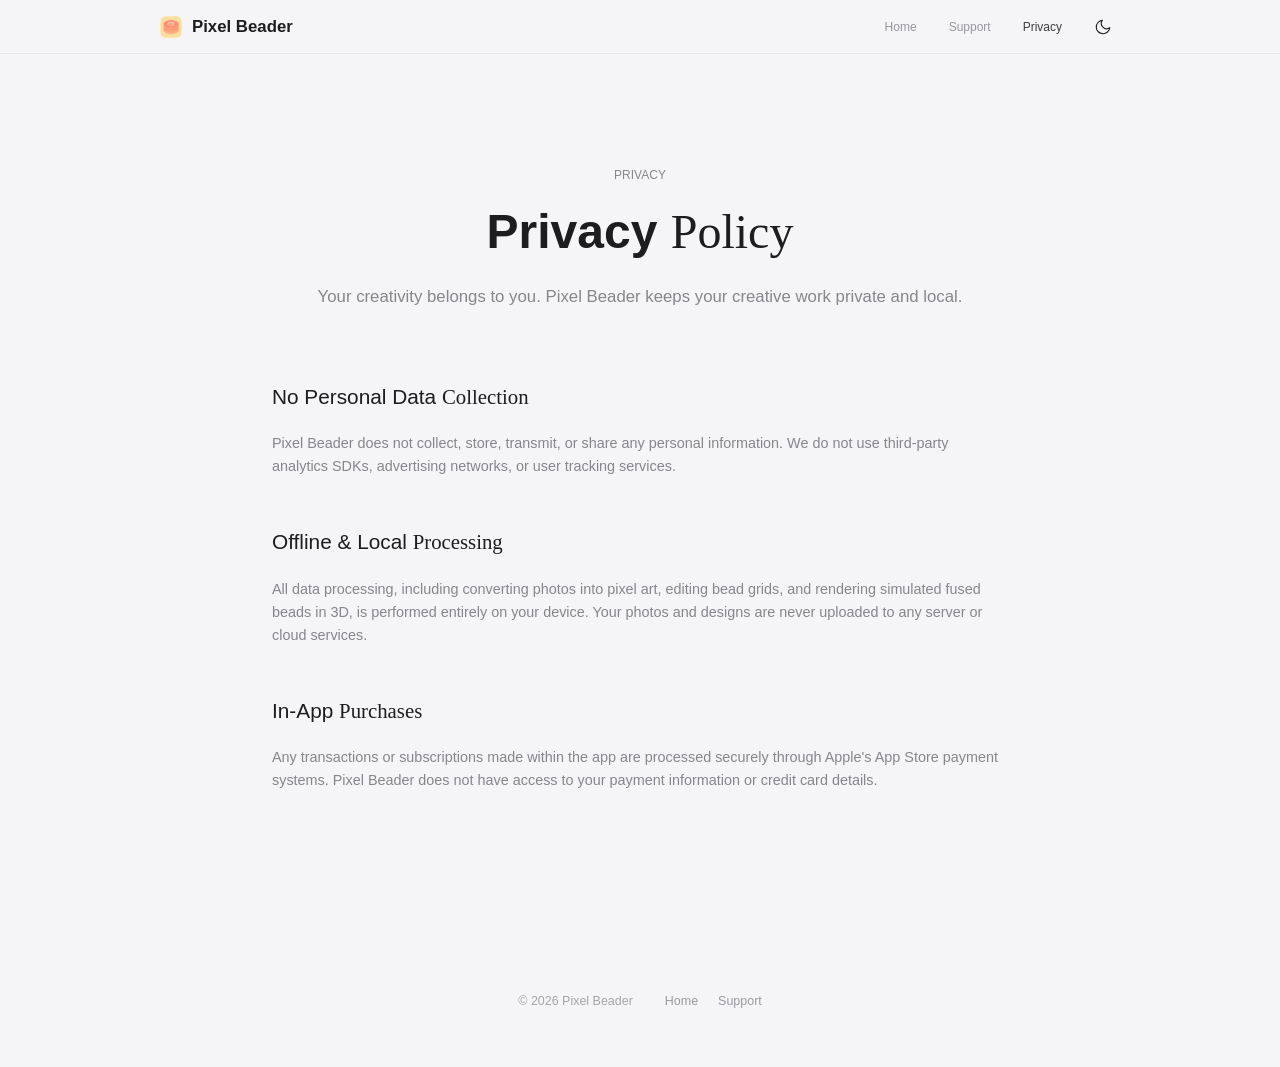
==== privacy/index.html @ 37aa5db2 "Refine site footer" ====
<!doctype html>
<html lang="en">
<head>
  <meta charset="utf-8">
  <meta name="viewport" content="width=device-width, initial-scale=1">
  <title>Pixel Beader — Privacy Policy</title>
  <meta name="description" content="Read the privacy policy for the Pixel Beader app.">
  <link rel="icon" href="../assets/pixel-beader-icon.png">
  <link rel="stylesheet" href="../styles.css">
</head>
<body>
  <header class="site-header">
    <div class="header-container">
      <a class="brand" href="../" aria-label="Pixel Beader home">
        <img src="../assets/pixel-beader-icon.png" alt="Pixel Beader Icon" class="brand-icon">
        <span>Pixel Beader</span>
      </a>
      <div class="nav-actions">
        <nav aria-label="Main navigation">
          <a href="../">Home</a>
          <a href="../support/">Support</a>
          <a href="./" class="active">Privacy</a>
        </nav>
        <button id="theme-toggle" class="theme-toggle-btn" aria-label="Toggle dark/light mode">
          <svg class="sun-icon" viewBox="0 0 24 24" fill="none" stroke="currentColor" stroke-width="1.5" stroke-linecap="round" stroke-linejoin="round">
            <circle cx="12" cy="12" r="5"></circle>
            <line x1="12" y1="1" x2="12" y2="3"></line>
            <line x1="12" y1="21" x2="12" y2="23"></line>
            <line x1="4.22" y1="4.22" x2="5.64" y2="5.64"></line>
            <line x1="18.36" y1="18.36" x2="19.78" y2="19.78"></line>
            <line x1="1" y1="12" x2="3" y2="12"></line>
            <line x1="21" y1="12" x2="23" y2="12"></line>
            <line x1="4.22" y1="19.78" x2="5.64" y2="18.36"></line>
            <line x1="18.36" y1="5.64" x2="19.78" y2="4.22"></line>
          </svg>
          <svg class="moon-icon" viewBox="0 0 24 24" fill="none" stroke="currentColor" stroke-width="1.5" stroke-linecap="round" stroke-linejoin="round">
            <path d="M21 12.79A9 9 0 1 1 11.21 3 7 7 0 0 0 21 12.79z"></path>
          </svg>
        </button>
      </div>
    </div>
  </header>

  <main class="page">
    <div class="page-hero">
      <span class="eyebrow">Privacy</span>
      <h1>Privacy <span class="serif-italic">Policy</span></h1>
      <p class="lead">Your creativity belongs to you. Pixel Beader keeps your creative work private and local.</p>
    </div>

    <div class="page-content">
      <section>
        <h2>No Personal Data <span class="serif-italic">Collection</span></h2>
        <p>Pixel Beader does not collect, store, transmit, or share any personal information. We do not use third-party analytics SDKs, advertising networks, or user tracking services.</p>
      </section>

      <section>
        <h2>Offline & Local <span class="serif-italic">Processing</span></h2>
        <p>All data processing, including converting photos into pixel art, editing bead grids, and rendering simulated fused beads in 3D, is performed entirely on your device. Your photos and designs are never uploaded to any server or cloud services.</p>
      </section>

      <section>
        <h2>In-App <span class="serif-italic">Purchases</span></h2>
        <p>Any transactions or subscriptions made within the app are processed securely through Apple's App Store payment systems. Pixel Beader does not have access to your payment information or credit card details.</p>
      </section>

    </div>
  </main>

  <footer class="site-footer">
    <span>&copy; 2026 Pixel Beader</span>
    <div class="footer-nav">
      <a href="../">Home</a>
      <a href="../support/">Support</a>
    </div>
  </footer>

  <script>
    document.addEventListener('DOMContentLoaded', () => {
      const themeToggle = document.getElementById('theme-toggle');
      
      const savedTheme = localStorage.getItem('theme');
      const systemPrefersDark = window.matchMedia('(prefers-color-scheme: dark)').matches;
      
      if (savedTheme === 'dark' || (!savedTheme && systemPrefersDark)) {
        document.documentElement.classList.add('dark-theme');
      } else {
        document.documentElement.classList.add('light-theme');
      }
      
      themeToggle.addEventListener('click', () => {
        if (document.documentElement.classList.contains('dark-theme')) {
          document.documentElement.classList.remove('dark-theme');
          document.documentElement.classList.add('light-theme');
          localStorage.setItem('theme', 'light');
        } else {
          document.documentElement.classList.remove('light-theme');
          document.documentElement.classList.add('dark-theme');
          localStorage.setItem('theme', 'dark');
        }
      });
    });
  </script>
</body>
</html>
---- styles.css ----
/* CSS Variables */
:root {
  color-scheme: dark;
  
  /* Fonts */
  --font-display: "SF Pro Display", "SF Pro", -apple-system, BlinkMacSystemFont, "PingFang SC", "Helvetica Neue", Arial, sans-serif;
  --font-body: "SF Pro Text", "SF Pro", -apple-system, BlinkMacSystemFont, "PingFang SC", "Helvetica Neue", Arial, sans-serif;
  --font-serif: "Ogg", "Ogg Text", Georgia, serif;
  
  /* Color Palette - Gallery Theme (High-contrast Dark) */
  --bg-color: #0b0b0b;
  --bg-secondary: #121212;
  --text-color: #f5f5f5;
  --text-muted: #a0a0a0;
  --border-color: #262626;
  --border-color-hover: #404040;
  
  /* Accents */
  --accent-color: #f5f5f5;
  --accent-hover: #ffffff;
  --accent-active: #dcdcdc;
  --gold-color: #e5c158; /* Apple premium champagne gold */
  
  /* Layout variables */
  --card-bg: #121212;
  --card-bg-hover: #1c1c1e;
  --card-shadow: 0 10px 40px rgba(0, 0, 0, 0.6);
  --hero-shadow: 0 20px 40px rgba(0, 0, 0, 0.5);
  --nav-bg: rgba(11, 11, 11, 0.85);
}

/* Light Theme Variables */
.light-theme {
  color-scheme: light;
  
  --bg-color: #f5f5f7; /* Apple signature light gray background */
  --bg-secondary: #ffffff;
  --text-color: #1d1d1f; /* Apple dark text */
  --text-muted: #86868b; /* Apple muted gray text */
  --border-color: #e5e5ea;
  --border-color-hover: #d2d2d7;
  
  --accent-color: #1d1d1f;
  --accent-hover: #000000;
  --accent-active: #515154;
  --gold-color: #b38938; /* darker gold for readability on light bg */
  
  --card-bg: #ffffff;
  --card-bg-hover: #f5f5f7;
  --card-shadow: 0 10px 40px rgba(0, 0, 0, 0.05);
  --hero-shadow: 0 20px 45px rgba(0, 0, 0, 0.08);
  --nav-bg: rgba(245, 245, 247, 0.85);
}

/* Theme Toggle Button Styling */
.theme-toggle-btn {
  background: none;
  border: none;
  cursor: pointer;
  color: var(--text-color);
  padding: 8px;
  border-radius: 50%;
  display: flex;
  align-items: center;
  justify-content: center;
  transition: background-color 0.25s, transform 0.25s cubic-bezier(0.16, 1, 0.3, 1);
}

.theme-toggle-btn:hover {
  background-color: var(--border-color);
  transform: scale(1.05);
}

.theme-toggle-btn svg {
  width: 18px;
  height: 18px;
}

/* Toggle visibility between Sun and Moon based on active theme class */
.light-theme .sun-icon {
  display: none;
}
.light-theme .moon-icon {
  display: block;
}

.dark-theme .sun-icon {
  display: block;
}
.dark-theme .moon-icon {
  display: none;
}

/* Global Reset & Base Styles */
* {
  box-sizing: border-box;
  margin: 0;
  padding: 0;
}

html {
  scroll-behavior: smooth;
  font-size: 16px;
  background-color: var(--bg-color);
}

body {
  font-family: var(--font-body);
  background-color: var(--bg-color);
  color: var(--text-color);
  line-height: 1.5;
  font-weight: 400;
  letter-spacing: 0;
  overflow-x: hidden;
  -webkit-font-smoothing: antialiased;
  transition: background-color 0.3s, color 0.3s;
}

a {
  color: inherit;
  text-decoration: none;
  transition: opacity 0.25s, color 0.25s;
}

a:hover {
  opacity: 0.8;
}

.container {
  max-width: 1024px;
  margin: 0 auto;
  padding: 0 2rem;
}

/* Vogue Serif Italic helper */
.serif-italic {
  font-family: var(--font-serif);
  font-style: normal;
  font-weight: 400;
  letter-spacing: 0;
  color: var(--text-color);
  text-transform: none; /* keep original case */
}

/* Header & Navigation */
.site-header {
  display: flex;
  align-items: center;
  justify-content: space-between;
  padding: 0 2rem;
  height: 54px;
  position: sticky;
  top: 0;
  z-index: 100;
  background-color: var(--nav-bg);
  backdrop-filter: blur(24px) saturate(180%);
  -webkit-backdrop-filter: blur(24px) saturate(180%);
  border-bottom: 1px solid var(--border-color);
  transition: background-color 0.3s, border-color 0.3s;
}

.header-container {
  width: 100%;
  max-width: 960px;
  margin: 0 auto;
  display: flex;
  align-items: center;
  justify-content: space-between;
}

.brand {
  display: flex;
  align-items: center;
  gap: 10px;
  font-family: var(--font-display);
  font-weight: 700;
  font-size: 1.05rem;
  letter-spacing: 0;
  text-transform: none;
}

.brand-icon {
  width: 22px;
  height: 22px;
  border-radius: 5px;
  transition: transform 0.3s cubic-bezier(0.16, 1, 0.3, 1);
}

.brand:hover .brand-icon {
  transform: scale(1.08) rotate(2deg);
}

nav {
  display: flex;
  align-items: center;
  gap: 2rem;
  font-size: 0.75rem;
  font-weight: 400;
  letter-spacing: 0;
  text-transform: none;
  opacity: 0.85;
}

nav a {
  color: var(--text-muted);
}

nav a.active, nav a:hover {
  color: var(--text-color);
}

.nav-actions {
  display: flex;
  align-items: center;
  gap: 1.5rem;
}

/* Hero Section */
.hero {
  display: grid;
  grid-template-columns: 0.85fr 1.15fr;
  align-items: center;
  gap: 3rem;
  padding: 7rem 2rem 8rem;
  max-width: 1180px;
  margin: 0 auto;
}

.hero-copy {
  display: flex;
  flex-direction: column;
  align-items: flex-start;
}

.award-laurel {
  display: inline-flex;
  align-items: center;
  gap: 8px;
  color: var(--gold-color);
  margin-bottom: 1.7rem;
}

.award-branch {
  width: 30px;
  height: 38px;
  flex: 0 0 auto;
  color: var(--gold-color);
}

.award-branch-right {
  transform: scaleX(-1);
}

.award-stem,
.award-leaf {
  vector-effect: non-scaling-stroke;
}

.award-stem {
  fill: none;
  stroke: currentColor;
  stroke-width: 1.35;
  stroke-linecap: round;
  opacity: 0.72;
}

.award-leaf {
  fill: currentColor;
  opacity: 0.92;
}

.award-badge {
  display: inline-flex;
  align-items: center;
  gap: 10px;
  font-family: var(--font-display);
  font-size: 0.78rem;
  font-weight: 600;
  letter-spacing: 0;
  line-height: 1;
  color: var(--gold-color);
  padding: 8px 12px;
  border: 1px solid color-mix(in srgb, var(--gold-color) 48%, transparent);
  border-radius: 999px;
  background: color-mix(in srgb, var(--gold-color) 8%, transparent);
  white-space: nowrap;
}

.award-year {
  color: var(--text-color);
  opacity: 0.72;
}

.award-name {
  color: var(--text-muted);
  font-weight: 500;
}

.award-badge strong {
  color: var(--gold-color);
  font-weight: 650;
}

.hero-copy h1 {
  font-family: var(--font-display);
  font-size: 3.35rem;
  line-height: 1.18;
  font-weight: 650;
  letter-spacing: 0;
  margin-bottom: 1.5rem;
  color: var(--text-color);
  transition: transform 0.3s cubic-bezier(0.16, 1, 0.3, 1);
}

.hero-copy h1:hover {
  transform: translateY(-2px);
}

.hero-copy h1 span {
  display: inline;
  font-weight: 400;
}

.hero-copy .lead {
  font-size: 1.12rem;
  line-height: 1.5;
  font-weight: 400;
  color: var(--text-muted);
  margin-bottom: 2.75rem;
  max-width: 440px;
}

.actions {
  display: flex;
  align-items: center;
  gap: 2rem;
}

/* Buttons (Apple Minimalist Style) */
.button {
  display: inline-flex;
  align-items: center;
  justify-content: center;
  font-family: var(--font-body);
  font-size: 0.82rem;
  font-weight: 400;
  letter-spacing: 0;
  text-transform: none;
  padding: 9px 18px;
  border-radius: 980px;
  cursor: pointer;
  transition: all 0.25s cubic-bezier(0.16, 1, 0.3, 1);
  border: 1px solid var(--border-color);
  background-color: transparent;
  color: var(--text-color);
}

.button.primary {
  background-color: var(--text-color);
  color: var(--bg-color);
  border-color: var(--text-color);
}

.button.primary:hover {
  background-color: transparent;
  color: var(--text-color);
  transform: translateY(-2px);
}

.button-link {
  font-size: 0.82rem;
  font-weight: 500;
  color: var(--accent-color);
  display: inline-flex;
  align-items: center;
  gap: 6px;
  letter-spacing: 0;
  text-transform: none;
}

.button-link:hover {
  color: var(--accent-hover);
  text-decoration: none;
  transform: translateX(3px);
  transition: transform 0.25s cubic-bezier(0.16, 1, 0.3, 1);
}

/* Hero Right Side - Image Only (Borderless) */
.product-visual {
  display: flex;
  justify-content: center;
  align-items: center;
}

.product-screenshot {
  display: block;
  width: 100%;
  max-width: 720px;
}

/* Features Grid (Gap-px Borders) */
.features-section {
  padding: 7rem 2rem;
  background-color: var(--bg-color);
  border-top: 1px solid var(--border-color);
  border-bottom: 1px solid var(--border-color);
}

.section-title-wrap {
  text-align: center;
  margin-bottom: 5.5rem;
  transition: transform 0.3s ease;
}

.section-title-wrap:hover {
  transform: translateY(-2px);
}

.section-tag {
  font-family: var(--font-display);
  font-size: 0.72rem;
  font-weight: 500;
  text-transform: uppercase;
  letter-spacing: 0;
  color: var(--text-muted);
  margin-bottom: 0.75rem;
  display: block;
}

.section-title {
  font-family: var(--font-display);
  font-size: 2.25rem;
  font-weight: 600;
  letter-spacing: 0;
  color: var(--text-color);
}

/* Grid Border Wrapper using gap-px logic */
.grid-border-container {
  display: grid;
  grid-template-columns: repeat(auto-fit, minmax(220px, 1fr));
  gap: 1px;
  background-color: var(--border-color); /* The border color exposed in the gaps */
  max-width: 960px;
  margin: 0 auto;
  border: 1px solid var(--border-color);
}

.feature-card {
  display: flex;
  flex-direction: column;
  align-items: flex-start;
  background-color: var(--card-bg); /* Solid card background */
  padding: 3rem 2.25rem;
  transition: background-color 0.3s cubic-bezier(0.16, 1, 0.3, 1);
}

.feature-card:hover {
  background-color: var(--card-bg-hover);
}

.feature-icon-wrapper {
  color: var(--text-color);
  margin-bottom: 1.5rem;
  display: flex;
  align-items: center;
  justify-content: center;
  opacity: 0.85;
}

.feature-card h3 {
  font-family: var(--font-display);
  font-size: 1.1rem;
  font-weight: 400;
  margin-bottom: 0.5rem;
  color: var(--text-color);
  letter-spacing: 0;
}

.feature-card p {
  color: var(--text-muted);
  font-size: 0.85rem;
  line-height: 1.5;
  font-weight: 400;
}

/* Showcase Screenshot Grid (Borderless Cards) */
.showcase-section {
  padding: 6.5rem 2rem 7rem;
  max-width: 1180px;
  margin: 0 auto;
}

.showcase-grid {
  display: grid;
  grid-template-columns: repeat(2, 1fr);
  gap: 4rem;
  margin-top: 3.25rem;
}

.showcase-card {
  display: flex;
  flex-direction: column;
}

/* Borderless Showcase Image */
.showcase-card img {
  width: 100%;
  display: block;
  background: transparent;
  border: 0;
  box-shadow: none;
  transition: transform 0.4s cubic-bezier(0.16, 1, 0.3, 1);
}

.showcase-card img:hover {
  transform: translateY(-4px);
}

.showcase-info {
  margin-top: 1.5rem;
  transition: transform 0.3s;
}

.showcase-card:hover .showcase-info {
  transform: translateY(-2px);
}

.showcase-info h3 {
  font-family: var(--font-display);
  font-size: 1.15rem;
  font-weight: 600;
  margin-bottom: 0.4rem;
}

.showcase-info p {
  color: var(--text-muted);
  font-size: 0.85rem;
  line-height: 1.5;
  font-weight: 400;
}

/* Specs/Compatibility Section */
.info-section {
  padding: 7rem 2rem;
  background-color: var(--bg-color);
  border-top: 1px solid var(--border-color);
  border-bottom: 1px solid var(--border-color);
}

.info-cards {
  display: grid;
  grid-template-columns: 1.15fr 0.85fr;
  gap: 4rem;
  max-width: 960px;
  margin: 0 auto;
}

.info-details h2 {
  font-family: var(--font-display);
  font-size: 1.8rem;
  font-weight: 600;
  margin-bottom: 2.25rem;
  letter-spacing: 0;
}

.spec-list {
  display: flex;
  flex-direction: column;
  gap: 1.5rem;
}

.spec-item {
  display: flex;
  align-items: flex-start;
  gap: 1rem;
}

.spec-icon {
  font-size: 0.85rem;
  font-weight: bold;
  color: var(--text-color);
  margin-top: 3px;
  opacity: 0.88;
}

.spec-text h3 {
  font-family: var(--font-display);
  font-size: 1.05rem;
  font-weight: 400;
  margin-bottom: 0.25rem;
}

.spec-text p {
  color: var(--text-muted);
  font-size: 0.85rem;
  font-weight: 400;
}

.info-sidebar {
  display: flex;
  flex-direction: column;
  gap: 2.25rem;
}

.sidebar-card {
  background-color: var(--card-bg);
  border: 1px solid var(--border-color);
  padding: 2rem;
  transition: background-color 0.3s, border-color 0.3s;
}

.sidebar-card:hover {
  background-color: var(--card-bg-hover);
  border-color: var(--border-color-hover);
}

.sidebar-card h3 {
  font-family: var(--font-display);
  font-size: 1.05rem;
  font-weight: 400;
  margin-bottom: 0.75rem;
  text-transform: uppercase;
  letter-spacing: 0;
}

.sidebar-card p {
  font-weight: 400;
}

.sidebar-card ul {
  list-style: none;
  display: flex;
  flex-direction: column;
  gap: 0.6rem;
}

.sidebar-card li {
  font-size: 0.85rem;
  color: var(--text-muted);
  display: flex;
  align-items: center;
  gap: 8px;
  font-weight: 400;
}

.sidebar-card li::before {
  content: '•';
  color: var(--text-color);
  opacity: 0.8;
}

/* Secondary Pages (Support/Privacy) */
.page {
  padding: 7rem 2rem;
  max-width: 800px;
  margin: 0 auto;
}

.page-hero {
  margin-bottom: 4.5rem;
  text-align: center;
}

.page-hero .eyebrow {
  font-family: var(--font-display);
  font-size: 0.75rem;
  font-weight: 500;
  text-transform: uppercase;
  color: var(--text-muted);
  letter-spacing: 0;
  margin-bottom: 0.75rem;
  display: block;
}

.page-hero h1 {
  font-family: var(--font-display);
  font-size: 3rem;
  font-weight: 650;
  letter-spacing: 0;
  margin-bottom: 1rem;
}

.page-hero .lead {
  font-size: 1.05rem;
  color: var(--text-muted);
  font-weight: 400;
}

.page-content {
  margin-bottom: 2.5rem;
}

.page-content section {
  margin-bottom: 3rem;
}

.page-content h2 {
  font-family: var(--font-display);
  font-size: 1.3rem;
  font-weight: 400;
  margin-bottom: 1.25rem;
  color: var(--text-color);
  letter-spacing: 0;
}

.page-content p {
  color: var(--text-muted);
  font-size: 0.9rem;
  line-height: 1.6;
  margin-bottom: 1.25rem;
  font-weight: 400;
}

.page-content ul {
  margin-left: 1.25rem;
  margin-bottom: 1.25rem;
  color: var(--text-muted);
}

.page-content li {
  margin-bottom: 0.6rem;
  font-size: 0.9rem;
  font-weight: 400;
}

.page-content a {
  color: var(--text-color);
  text-decoration: underline;
}

/* Footer */
.site-footer {
  display: flex;
  justify-content: center;
  align-items: center;
  gap: 2rem;
  max-width: 1180px;
  margin: 0 auto;
  padding: 2.5rem 2rem 3.5rem;
  border-top: 0;
  color: var(--text-muted);
  font-size: 0.78rem;
  font-weight: 400;
  letter-spacing: 0;
}

.site-footer span {
  opacity: 0.72;
}

.footer-nav {
  display: flex;
  gap: 1.25rem;
}

.footer-nav a {
  color: var(--text-muted);
  text-transform: none;
  letter-spacing: 0;
  opacity: 0.82;
}

.footer-nav a:hover {
  color: var(--text-color);
  opacity: 1;
}

/* Media Queries */
@media (max-width: 860px) {
  .hero {
    grid-template-columns: 1fr;
    gap: 4rem;
    padding-top: 5rem;
    padding-bottom: 6rem;
    text-align: center;
  }
  
  .hero-copy {
    align-items: center;
  }

  .hero-copy h1,
  .page-hero h1 {
    font-size: 2.65rem;
  }
  
  .hero-copy .lead {
    margin-left: auto;
    margin-right: auto;
  }
  
  .actions {
    justify-content: center;
  }
  
  .product-screenshot {
    max-width: min(680px, 92vw);
  }
  
  .showcase-grid {
    grid-template-columns: 1fr;
    gap: 3.5rem;
  }
  
  .info-cards {
    grid-template-columns: 1fr;
    gap: 3.5rem;
  }
}

@media (max-width: 560px) {
  .site-header {
    padding: 0 1rem;
  }
  
  .brand {
    font-size: 0.9rem;
    gap: 6px;
  }
  
  .brand-icon {
    width: 18px;
    height: 18px;
  }
  
  nav {
    gap: 1rem;
  }

  .hero-copy h1,
  .page-hero h1 {
    font-size: 2.2rem;
  }

  .award-badge {
    gap: 7px;
    padding: 7px 10px;
    font-size: 0.72rem;
  }

  .award-branch {
    width: 24px;
    height: 32px;
  }
  
  .nav-actions {
    gap: 0.75rem;
  }
  
  .site-footer {
    flex-direction: column;
    gap: 0.85rem;
    text-align: center;
    padding: 2.25rem 2rem 3.25rem;
  }
  
  .footer-nav {
    justify-content: center;
  }
}
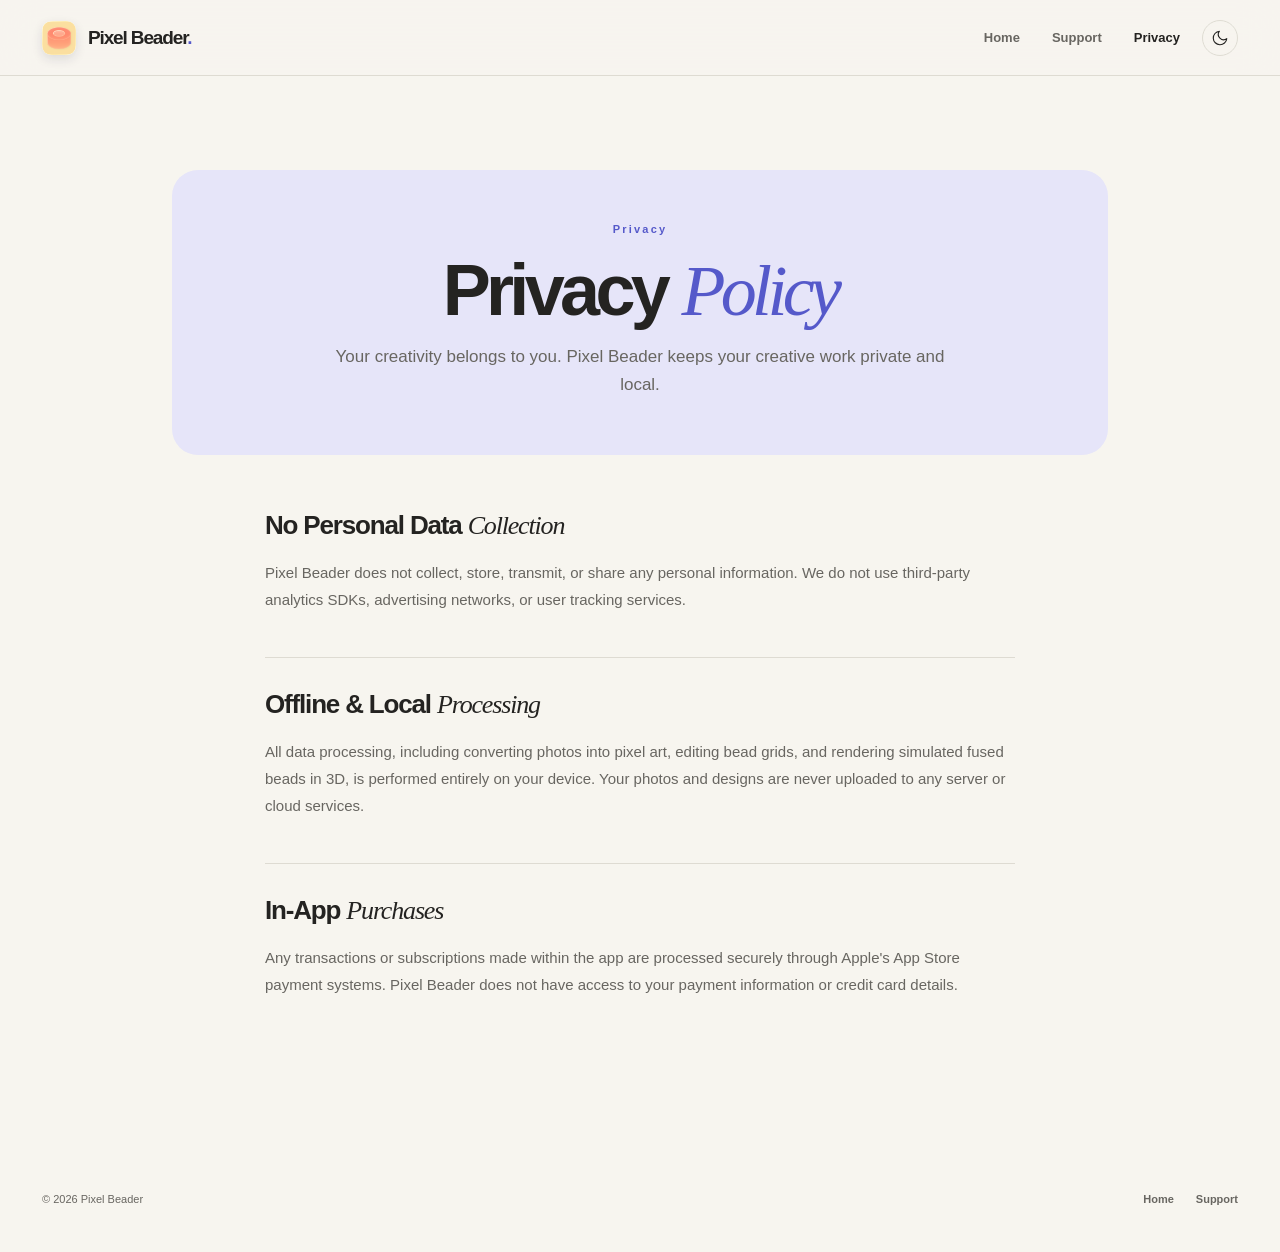
==== commit bf9b26f0: "Refresh Pixel Beader site design" ====
--- a/privacy/index.html
+++ b/privacy/index.html
@@ -3,6 +3,7 @@
 <head>
   <meta charset="utf-8">
   <meta name="viewport" content="width=device-width, initial-scale=1">
+  <meta name="theme-color" content="#f7f5ef">
   <title>Pixel Beader — Privacy Policy</title>
   <meta name="description" content="Read the privacy policy for the Pixel Beader app.">
   <link rel="icon" href="../assets/pixel-beader-icon.png">
@@ -12,8 +13,8 @@
   <header class="site-header">
     <div class="header-container">
       <a class="brand" href="../" aria-label="Pixel Beader home">
-        <img src="../assets/pixel-beader-icon.png" alt="Pixel Beader Icon" class="brand-icon">
-        <span>Pixel Beader</span>
+        <img src="../assets/pixel-beader-icon.png" alt="" class="brand-icon">
+        <span>Pixel Beader<span class="brand-period">.</span></span>
       </a>
       <div class="nav-actions">
         <nav aria-label="Main navigation">
@@ -75,31 +76,6 @@
     </div>
   </footer>
 
-  <script>
-    document.addEventListener('DOMContentLoaded', () => {
-      const themeToggle = document.getElementById('theme-toggle');
-      
-      const savedTheme = localStorage.getItem('theme');
-      const systemPrefersDark = window.matchMedia('(prefers-color-scheme: dark)').matches;
-      
-      if (savedTheme === 'dark' || (!savedTheme && systemPrefersDark)) {
-        document.documentElement.classList.add('dark-theme');
-      } else {
-        document.documentElement.classList.add('light-theme');
-      }
-      
-      themeToggle.addEventListener('click', () => {
-        if (document.documentElement.classList.contains('dark-theme')) {
-          document.documentElement.classList.remove('dark-theme');
-          document.documentElement.classList.add('light-theme');
-          localStorage.setItem('theme', 'light');
-        } else {
-          document.documentElement.classList.remove('light-theme');
-          document.documentElement.classList.add('dark-theme');
-          localStorage.setItem('theme', 'dark');
-        }
-      });
-    });
-  </script>
+  <script src="../theme.js" defer></script>
 </body>
 </html>
--- a/styles.css
+++ b/styles.css
@@ -1,861 +1,213 @@
-/* CSS Variables */
 :root {
+  color-scheme: light;
+  --bg-color: #f7f5ef;
+  --text-color: #242321;
+  --text-muted: #686661;
+  --border-color: #dedbd2;
+  --nav-bg: rgba(247, 245, 239, .91);
+  --accent: #5559ca;
+  --accent-soft: #e6e5f9;
+  --card-bg: #fffefa;
+  --font-body: "Avenir Next", Avenir, "Segoe UI", "Helvetica Neue", Arial, sans-serif;
+  --font-serif: Georgia, "Times New Roman", serif;
+}
+
+.dark-theme {
   color-scheme: dark;
-  
-  /* Fonts */
-  --font-display: "SF Pro Display", "SF Pro", -apple-system, BlinkMacSystemFont, "PingFang SC", "Helvetica Neue", Arial, sans-serif;
-  --font-body: "SF Pro Text", "SF Pro", -apple-system, BlinkMacSystemFont, "PingFang SC", "Helvetica Neue", Arial, sans-serif;
-  --font-serif: "Ogg", "Ogg Text", Georgia, serif;
-  
-  /* Color Palette - Gallery Theme (High-contrast Dark) */
-  --bg-color: #0b0b0b;
-  --bg-secondary: #121212;
-  --text-color: #f5f5f5;
-  --text-muted: #a0a0a0;
-  --border-color: #262626;
-  --border-color-hover: #404040;
-  
-  /* Accents */
-  --accent-color: #f5f5f5;
-  --accent-hover: #ffffff;
-  --accent-active: #dcdcdc;
-  --gold-color: #e5c158; /* Apple premium champagne gold */
-  
-  /* Layout variables */
-  --card-bg: #121212;
-  --card-bg-hover: #1c1c1e;
-  --card-shadow: 0 10px 40px rgba(0, 0, 0, 0.6);
-  --hero-shadow: 0 20px 40px rgba(0, 0, 0, 0.5);
-  --nav-bg: rgba(11, 11, 11, 0.85);
-}
-
-/* Light Theme Variables */
-.light-theme {
-  color-scheme: light;
-  
-  --bg-color: #f5f5f7; /* Apple signature light gray background */
-  --bg-secondary: #ffffff;
-  --text-color: #1d1d1f; /* Apple dark text */
-  --text-muted: #86868b; /* Apple muted gray text */
-  --border-color: #e5e5ea;
-  --border-color-hover: #d2d2d7;
-  
-  --accent-color: #1d1d1f;
-  --accent-hover: #000000;
-  --accent-active: #515154;
-  --gold-color: #b38938; /* darker gold for readability on light bg */
-  
-  --card-bg: #ffffff;
-  --card-bg-hover: #f5f5f7;
-  --card-shadow: 0 10px 40px rgba(0, 0, 0, 0.05);
-  --hero-shadow: 0 20px 45px rgba(0, 0, 0, 0.08);
-  --nav-bg: rgba(245, 245, 247, 0.85);
-}
-
-/* Theme Toggle Button Styling */
-.theme-toggle-btn {
-  background: none;
-  border: none;
-  cursor: pointer;
-  color: var(--text-color);
-  padding: 8px;
-  border-radius: 50%;
-  display: flex;
-  align-items: center;
-  justify-content: center;
-  transition: background-color 0.25s, transform 0.25s cubic-bezier(0.16, 1, 0.3, 1);
-}
-
-.theme-toggle-btn:hover {
-  background-color: var(--border-color);
-  transform: scale(1.05);
-}
-
-.theme-toggle-btn svg {
-  width: 18px;
-  height: 18px;
-}
-
-/* Toggle visibility between Sun and Moon based on active theme class */
-.light-theme .sun-icon {
-  display: none;
-}
-.light-theme .moon-icon {
-  display: block;
-}
-
-.dark-theme .sun-icon {
-  display: block;
-}
-.dark-theme .moon-icon {
-  display: none;
-}
-
-/* Global Reset & Base Styles */
-* {
-  box-sizing: border-box;
-  margin: 0;
-  padding: 0;
-}
-
-html {
-  scroll-behavior: smooth;
-  font-size: 16px;
-  background-color: var(--bg-color);
-}
-
-body {
-  font-family: var(--font-body);
-  background-color: var(--bg-color);
-  color: var(--text-color);
-  line-height: 1.5;
-  font-weight: 400;
-  letter-spacing: 0;
-  overflow-x: hidden;
-  -webkit-font-smoothing: antialiased;
-  transition: background-color 0.3s, color 0.3s;
-}
-
-a {
-  color: inherit;
-  text-decoration: none;
-  transition: opacity 0.25s, color 0.25s;
-}
-
-a:hover {
-  opacity: 0.8;
-}
-
-.container {
-  max-width: 1024px;
-  margin: 0 auto;
-  padding: 0 2rem;
-}
-
-/* Vogue Serif Italic helper */
-.serif-italic {
-  font-family: var(--font-serif);
-  font-style: normal;
-  font-weight: 400;
-  letter-spacing: 0;
-  color: var(--text-color);
-  text-transform: none; /* keep original case */
-}
-
-/* Header & Navigation */
-.site-header {
-  display: flex;
-  align-items: center;
-  justify-content: space-between;
-  padding: 0 2rem;
-  height: 54px;
-  position: sticky;
-  top: 0;
-  z-index: 100;
-  background-color: var(--nav-bg);
-  backdrop-filter: blur(24px) saturate(180%);
-  -webkit-backdrop-filter: blur(24px) saturate(180%);
-  border-bottom: 1px solid var(--border-color);
-  transition: background-color 0.3s, border-color 0.3s;
-}
-
-.header-container {
-  width: 100%;
-  max-width: 960px;
-  margin: 0 auto;
-  display: flex;
-  align-items: center;
-  justify-content: space-between;
-}
-
-.brand {
-  display: flex;
-  align-items: center;
-  gap: 10px;
-  font-family: var(--font-display);
-  font-weight: 700;
-  font-size: 1.05rem;
-  letter-spacing: 0;
-  text-transform: none;
-}
-
-.brand-icon {
-  width: 22px;
-  height: 22px;
-  border-radius: 5px;
-  transition: transform 0.3s cubic-bezier(0.16, 1, 0.3, 1);
-}
-
-.brand:hover .brand-icon {
-  transform: scale(1.08) rotate(2deg);
-}
-
-nav {
-  display: flex;
-  align-items: center;
-  gap: 2rem;
-  font-size: 0.75rem;
-  font-weight: 400;
-  letter-spacing: 0;
-  text-transform: none;
-  opacity: 0.85;
-}
-
-nav a {
-  color: var(--text-muted);
-}
-
-nav a.active, nav a:hover {
-  color: var(--text-color);
-}
-
-.nav-actions {
-  display: flex;
-  align-items: center;
-  gap: 1.5rem;
-}
-
-/* Hero Section */
-.hero {
-  display: grid;
-  grid-template-columns: 0.85fr 1.15fr;
-  align-items: center;
-  gap: 3rem;
-  padding: 7rem 2rem 8rem;
-  max-width: 1180px;
-  margin: 0 auto;
-}
-
-.hero-copy {
-  display: flex;
-  flex-direction: column;
-  align-items: flex-start;
-}
-
-.award-laurel {
-  display: inline-flex;
-  align-items: center;
-  gap: 8px;
-  color: var(--gold-color);
-  margin-bottom: 1.7rem;
-}
-
-.award-branch {
-  width: 30px;
-  height: 38px;
-  flex: 0 0 auto;
-  color: var(--gold-color);
-}
-
-.award-branch-right {
-  transform: scaleX(-1);
-}
-
-.award-stem,
-.award-leaf {
-  vector-effect: non-scaling-stroke;
-}
-
-.award-stem {
-  fill: none;
-  stroke: currentColor;
-  stroke-width: 1.35;
-  stroke-linecap: round;
-  opacity: 0.72;
-}
-
-.award-leaf {
-  fill: currentColor;
-  opacity: 0.92;
-}
-
-.award-badge {
-  display: inline-flex;
-  align-items: center;
-  gap: 10px;
-  font-family: var(--font-display);
-  font-size: 0.78rem;
-  font-weight: 600;
-  letter-spacing: 0;
-  line-height: 1;
-  color: var(--gold-color);
-  padding: 8px 12px;
-  border: 1px solid color-mix(in srgb, var(--gold-color) 48%, transparent);
-  border-radius: 999px;
-  background: color-mix(in srgb, var(--gold-color) 8%, transparent);
-  white-space: nowrap;
-}
-
-.award-year {
-  color: var(--text-color);
-  opacity: 0.72;
-}
-
-.award-name {
-  color: var(--text-muted);
-  font-weight: 500;
-}
-
-.award-badge strong {
-  color: var(--gold-color);
-  font-weight: 650;
-}
-
-.hero-copy h1 {
-  font-family: var(--font-display);
-  font-size: 3.35rem;
-  line-height: 1.18;
-  font-weight: 650;
-  letter-spacing: 0;
-  margin-bottom: 1.5rem;
-  color: var(--text-color);
-  transition: transform 0.3s cubic-bezier(0.16, 1, 0.3, 1);
-}
-
-.hero-copy h1:hover {
-  transform: translateY(-2px);
-}
-
-.hero-copy h1 span {
-  display: inline;
-  font-weight: 400;
-}
-
-.hero-copy .lead {
-  font-size: 1.12rem;
-  line-height: 1.5;
-  font-weight: 400;
-  color: var(--text-muted);
-  margin-bottom: 2.75rem;
-  max-width: 440px;
-}
-
-.actions {
-  display: flex;
-  align-items: center;
-  gap: 2rem;
-}
-
-/* Buttons (Apple Minimalist Style) */
-.button {
-  display: inline-flex;
-  align-items: center;
-  justify-content: center;
-  font-family: var(--font-body);
-  font-size: 0.82rem;
-  font-weight: 400;
-  letter-spacing: 0;
-  text-transform: none;
-  padding: 9px 18px;
-  border-radius: 980px;
-  cursor: pointer;
-  transition: all 0.25s cubic-bezier(0.16, 1, 0.3, 1);
-  border: 1px solid var(--border-color);
-  background-color: transparent;
-  color: var(--text-color);
-}
-
-.button.primary {
-  background-color: var(--text-color);
-  color: var(--bg-color);
-  border-color: var(--text-color);
-}
-
-.button.primary:hover {
-  background-color: transparent;
-  color: var(--text-color);
-  transform: translateY(-2px);
-}
-
-.button-link {
-  font-size: 0.82rem;
-  font-weight: 500;
-  color: var(--accent-color);
-  display: inline-flex;
-  align-items: center;
-  gap: 6px;
-  letter-spacing: 0;
-  text-transform: none;
-}
-
-.button-link:hover {
-  color: var(--accent-hover);
-  text-decoration: none;
-  transform: translateX(3px);
-  transition: transform 0.25s cubic-bezier(0.16, 1, 0.3, 1);
-}
-
-/* Hero Right Side - Image Only (Borderless) */
-.product-visual {
-  display: flex;
-  justify-content: center;
-  align-items: center;
-}
-
-.product-screenshot {
-  display: block;
-  width: 100%;
-  max-width: 720px;
-}
-
-/* Features Grid (Gap-px Borders) */
-.features-section {
-  padding: 7rem 2rem;
-  background-color: var(--bg-color);
-  border-top: 1px solid var(--border-color);
-  border-bottom: 1px solid var(--border-color);
-}
-
-.section-title-wrap {
-  text-align: center;
-  margin-bottom: 5.5rem;
-  transition: transform 0.3s ease;
-}
-
-.section-title-wrap:hover {
-  transform: translateY(-2px);
-}
-
-.section-tag {
-  font-family: var(--font-display);
-  font-size: 0.72rem;
-  font-weight: 500;
-  text-transform: uppercase;
-  letter-spacing: 0;
-  color: var(--text-muted);
-  margin-bottom: 0.75rem;
-  display: block;
-}
-
-.section-title {
-  font-family: var(--font-display);
-  font-size: 2.25rem;
-  font-weight: 600;
-  letter-spacing: 0;
-  color: var(--text-color);
-}
-
-/* Grid Border Wrapper using gap-px logic */
-.grid-border-container {
-  display: grid;
-  grid-template-columns: repeat(auto-fit, minmax(220px, 1fr));
-  gap: 1px;
-  background-color: var(--border-color); /* The border color exposed in the gaps */
-  max-width: 960px;
-  margin: 0 auto;
-  border: 1px solid var(--border-color);
-}
-
-.feature-card {
-  display: flex;
-  flex-direction: column;
-  align-items: flex-start;
-  background-color: var(--card-bg); /* Solid card background */
-  padding: 3rem 2.25rem;
-  transition: background-color 0.3s cubic-bezier(0.16, 1, 0.3, 1);
-}
-
-.feature-card:hover {
-  background-color: var(--card-bg-hover);
-}
-
-.feature-icon-wrapper {
-  color: var(--text-color);
-  margin-bottom: 1.5rem;
-  display: flex;
-  align-items: center;
-  justify-content: center;
-  opacity: 0.85;
-}
-
-.feature-card h3 {
-  font-family: var(--font-display);
-  font-size: 1.1rem;
-  font-weight: 400;
-  margin-bottom: 0.5rem;
-  color: var(--text-color);
-  letter-spacing: 0;
-}
-
-.feature-card p {
-  color: var(--text-muted);
-  font-size: 0.85rem;
-  line-height: 1.5;
-  font-weight: 400;
-}
-
-/* Showcase Screenshot Grid (Borderless Cards) */
-.showcase-section {
-  padding: 6.5rem 2rem 7rem;
-  max-width: 1180px;
-  margin: 0 auto;
-}
-
-.showcase-grid {
-  display: grid;
-  grid-template-columns: repeat(2, 1fr);
-  gap: 4rem;
-  margin-top: 3.25rem;
-}
-
-.showcase-card {
-  display: flex;
-  flex-direction: column;
-}
-
-/* Borderless Showcase Image */
-.showcase-card img {
-  width: 100%;
-  display: block;
-  background: transparent;
-  border: 0;
-  box-shadow: none;
-  transition: transform 0.4s cubic-bezier(0.16, 1, 0.3, 1);
-}
-
-.showcase-card img:hover {
-  transform: translateY(-4px);
-}
-
-.showcase-info {
-  margin-top: 1.5rem;
-  transition: transform 0.3s;
-}
-
-.showcase-card:hover .showcase-info {
-  transform: translateY(-2px);
-}
-
-.showcase-info h3 {
-  font-family: var(--font-display);
-  font-size: 1.15rem;
-  font-weight: 600;
-  margin-bottom: 0.4rem;
-}
-
-.showcase-info p {
-  color: var(--text-muted);
-  font-size: 0.85rem;
-  line-height: 1.5;
-  font-weight: 400;
-}
-
-/* Specs/Compatibility Section */
-.info-section {
-  padding: 7rem 2rem;
-  background-color: var(--bg-color);
-  border-top: 1px solid var(--border-color);
-  border-bottom: 1px solid var(--border-color);
-}
-
-.info-cards {
-  display: grid;
-  grid-template-columns: 1.15fr 0.85fr;
-  gap: 4rem;
-  max-width: 960px;
-  margin: 0 auto;
-}
-
-.info-details h2 {
-  font-family: var(--font-display);
-  font-size: 1.8rem;
-  font-weight: 600;
-  margin-bottom: 2.25rem;
-  letter-spacing: 0;
-}
-
-.spec-list {
-  display: flex;
-  flex-direction: column;
-  gap: 1.5rem;
-}
-
-.spec-item {
-  display: flex;
-  align-items: flex-start;
-  gap: 1rem;
-}
-
-.spec-icon {
-  font-size: 0.85rem;
-  font-weight: bold;
-  color: var(--text-color);
-  margin-top: 3px;
-  opacity: 0.88;
-}
-
-.spec-text h3 {
-  font-family: var(--font-display);
-  font-size: 1.05rem;
-  font-weight: 400;
-  margin-bottom: 0.25rem;
-}
-
-.spec-text p {
-  color: var(--text-muted);
-  font-size: 0.85rem;
-  font-weight: 400;
-}
-
-.info-sidebar {
-  display: flex;
-  flex-direction: column;
-  gap: 2.25rem;
-}
-
-.sidebar-card {
-  background-color: var(--card-bg);
-  border: 1px solid var(--border-color);
-  padding: 2rem;
-  transition: background-color 0.3s, border-color 0.3s;
-}
-
-.sidebar-card:hover {
-  background-color: var(--card-bg-hover);
-  border-color: var(--border-color-hover);
-}
-
-.sidebar-card h3 {
-  font-family: var(--font-display);
-  font-size: 1.05rem;
-  font-weight: 400;
-  margin-bottom: 0.75rem;
-  text-transform: uppercase;
-  letter-spacing: 0;
-}
-
-.sidebar-card p {
-  font-weight: 400;
-}
-
-.sidebar-card ul {
-  list-style: none;
-  display: flex;
-  flex-direction: column;
-  gap: 0.6rem;
-}
-
-.sidebar-card li {
-  font-size: 0.85rem;
-  color: var(--text-muted);
-  display: flex;
-  align-items: center;
-  gap: 8px;
-  font-weight: 400;
-}
-
-.sidebar-card li::before {
-  content: '•';
-  color: var(--text-color);
-  opacity: 0.8;
-}
-
-/* Secondary Pages (Support/Privacy) */
-.page {
-  padding: 7rem 2rem;
-  max-width: 800px;
-  margin: 0 auto;
-}
-
-.page-hero {
-  margin-bottom: 4.5rem;
-  text-align: center;
-}
-
-.page-hero .eyebrow {
-  font-family: var(--font-display);
-  font-size: 0.75rem;
-  font-weight: 500;
-  text-transform: uppercase;
-  color: var(--text-muted);
-  letter-spacing: 0;
-  margin-bottom: 0.75rem;
-  display: block;
-}
-
-.page-hero h1 {
-  font-family: var(--font-display);
-  font-size: 3rem;
-  font-weight: 650;
-  letter-spacing: 0;
-  margin-bottom: 1rem;
-}
-
-.page-hero .lead {
-  font-size: 1.05rem;
-  color: var(--text-muted);
-  font-weight: 400;
-}
-
-.page-content {
-  margin-bottom: 2.5rem;
-}
-
-.page-content section {
-  margin-bottom: 3rem;
-}
-
-.page-content h2 {
-  font-family: var(--font-display);
-  font-size: 1.3rem;
-  font-weight: 400;
-  margin-bottom: 1.25rem;
-  color: var(--text-color);
-  letter-spacing: 0;
-}
-
-.page-content p {
-  color: var(--text-muted);
-  font-size: 0.9rem;
-  line-height: 1.6;
-  margin-bottom: 1.25rem;
-  font-weight: 400;
-}
-
-.page-content ul {
-  margin-left: 1.25rem;
-  margin-bottom: 1.25rem;
-  color: var(--text-muted);
-}
-
-.page-content li {
-  margin-bottom: 0.6rem;
-  font-size: 0.9rem;
-  font-weight: 400;
-}
-
-.page-content a {
-  color: var(--text-color);
-  text-decoration: underline;
-}
-
-/* Footer */
-.site-footer {
-  display: flex;
-  justify-content: center;
-  align-items: center;
-  gap: 2rem;
-  max-width: 1180px;
-  margin: 0 auto;
-  padding: 2.5rem 2rem 3.5rem;
-  border-top: 0;
-  color: var(--text-muted);
-  font-size: 0.78rem;
-  font-weight: 400;
-  letter-spacing: 0;
-}
-
-.site-footer span {
-  opacity: 0.72;
-}
-
-.footer-nav {
-  display: flex;
-  gap: 1.25rem;
-}
-
-.footer-nav a {
-  color: var(--text-muted);
-  text-transform: none;
-  letter-spacing: 0;
-  opacity: 0.82;
-}
-
-.footer-nav a:hover {
-  color: var(--text-color);
-  opacity: 1;
-}
-
-/* Media Queries */
-@media (max-width: 860px) {
-  .hero {
-    grid-template-columns: 1fr;
-    gap: 4rem;
-    padding-top: 5rem;
-    padding-bottom: 6rem;
-    text-align: center;
-  }
-  
-  .hero-copy {
-    align-items: center;
-  }
-
-  .hero-copy h1,
-  .page-hero h1 {
-    font-size: 2.65rem;
-  }
-  
-  .hero-copy .lead {
-    margin-left: auto;
-    margin-right: auto;
-  }
-  
-  .actions {
-    justify-content: center;
-  }
-  
-  .product-screenshot {
-    max-width: min(680px, 92vw);
-  }
-  
-  .showcase-grid {
-    grid-template-columns: 1fr;
-    gap: 3.5rem;
-  }
-  
-  .info-cards {
-    grid-template-columns: 1fr;
-    gap: 3.5rem;
-  }
-}
-
-@media (max-width: 560px) {
-  .site-header {
-    padding: 0 1rem;
-  }
-  
-  .brand {
-    font-size: 0.9rem;
-    gap: 6px;
-  }
-  
-  .brand-icon {
-    width: 18px;
-    height: 18px;
-  }
-  
-  nav {
-    gap: 1rem;
-  }
-
-  .hero-copy h1,
-  .page-hero h1 {
-    font-size: 2.2rem;
-  }
-
-  .award-badge {
-    gap: 7px;
-    padding: 7px 10px;
-    font-size: 0.72rem;
-  }
-
-  .award-branch {
-    width: 24px;
-    height: 32px;
-  }
-  
-  .nav-actions {
-    gap: 0.75rem;
-  }
-  
-  .site-footer {
-    flex-direction: column;
-    gap: 0.85rem;
-    text-align: center;
-    padding: 2.25rem 2rem 3.25rem;
-  }
-  
-  .footer-nav {
-    justify-content: center;
-  }
-}
+  --bg-color: #181c24;
+  --text-color: #f5f3ee;
+  --text-muted: #b4b7c0;
+  --border-color: #343b48;
+  --nav-bg: rgba(24, 28, 36, .93);
+  --accent: #c1baff;
+  --accent-soft: #303550;
+  --card-bg: #262b35;
+}
+
+* { box-sizing: border-box; }
+html { scroll-behavior: smooth; }
+body { margin: 0; background: var(--bg-color); color: var(--text-color); font-family: var(--font-body); -webkit-font-smoothing: antialiased; }
+a { color: inherit; text-decoration: none; }
+button, a { -webkit-tap-highlight-color: transparent; }
+button, a:focus-visible { outline-offset: 4px; }
+img { display: block; max-width: 100%; }
+em, .serif-italic { font-family: var(--font-serif); font-weight: 400; font-style: italic; }
+
+/* Navigation */
+.site-header { position: sticky; top: 0; z-index: 50; height: 76px; background: var(--nav-bg); border-bottom: 1px solid var(--border-color); backdrop-filter: blur(18px); -webkit-backdrop-filter: blur(18px); }
+.header-container { height: 100%; max-width: 1480px; margin: auto; padding: 0 42px; display: flex; align-items: center; justify-content: space-between; gap: 24px; }
+.brand { display: inline-flex; align-items: center; gap: 12px; font-size: 19px; font-weight: 800; letter-spacing: -.06em; white-space: nowrap; }
+.brand-icon { width: 34px; height: 34px; border-radius: 9px; box-shadow: 0 4px 11px rgba(26,28,54,.12); }
+.brand-period, .footer-brand span { color: var(--accent); }
+.nav-actions, nav { display: flex; align-items: center; }
+.nav-actions { gap: 22px; }
+nav { gap: 32px; }
+nav a { font-size: 13px; font-weight: 700; color: var(--text-muted); transition: color .2s; }
+nav a:hover, nav a.active { color: var(--text-color); }
+.theme-toggle-btn { width: 36px; height: 36px; padding: 8px; display: grid; place-items: center; border: 1px solid var(--border-color); border-radius: 50%; background: transparent; color: var(--text-color); cursor: pointer; transition: background .2s, transform .2s; }
+.theme-toggle-btn:hover { background: var(--accent-soft); transform: rotate(12deg); }
+.theme-toggle-btn svg { width: 18px; height: 18px; }
+.theme-toggle-btn .sun-icon { display: none; }
+.dark-theme .theme-toggle-btn .sun-icon { display: block; }
+.dark-theme .theme-toggle-btn .moon-icon { display: none; }
+
+/* Hero */
+.hero { max-width: 1480px; margin: 0 auto; padding: 46px 42px 72px; min-height: 690px; display: grid; grid-template-columns: minmax(0, .86fr) minmax(0, 1.14fr); align-items: stretch; gap: 44px; }
+.hero-copy { padding: 65px 0 26px; display: flex; flex-direction: column; align-items: flex-start; justify-content: center; }
+.award-pill { display: inline-flex; align-items: center; gap: 14px; margin-bottom: 32px; padding: 12px 19px 12px 12px; border: 1px solid #d9c792; border-radius: 17px; background: #fbf4df; color: #65582e; transition: transform .2s, box-shadow .2s, border-color .2s; }
+.award-pill:hover { transform: translateY(-2px); border-color: #bc9953; box-shadow: 0 8px 22px rgba(90,72,35,.12); }
+.award-pill:hover strong { text-decoration: underline; text-underline-offset: 3px; }
+.award-spark { width: 47px; height: 47px; flex: 0 0 auto; display: grid; place-items: center; border-radius: 12px; background: #ead8a7; color: #896620; font-size: 29px; line-height: 1; }
+.award-copy { display: flex; flex-direction: column; gap: 3px; }
+.award-event { font-size: 13px; font-weight: 900; letter-spacing: .08em; text-transform: uppercase; line-height: 1.25; }
+.award-pill strong { font-size: 24px; font-weight: 900; letter-spacing: -.045em; line-height: 1.12; }
+.eyebrow { margin: 0; color: var(--accent); font-size: 11px; font-weight: 900; letter-spacing: .2em; }
+.hero h1 { max-width: 660px; margin: 15px 0 21px; font-size: clamp(57px, 5.55vw, 88px); line-height: .99; letter-spacing: -.075em; font-weight: 800; }
+.hero h1 em { color: var(--accent); letter-spacing: -.075em; }
+.lead { max-width: 490px; margin: 0; font-size: clamp(16px, 1.28vw, 19px); line-height: 1.64; color: var(--text-muted); }
+.actions { display: flex; align-items: center; flex-wrap: wrap; gap: 23px; margin-top: 34px; }
+.button { min-height: 51px; display: inline-flex; align-items: center; justify-content: center; gap: 28px; padding: 12px 19px 12px 22px; border: 1px solid var(--text-color); border-radius: 999px; font-size: 13px; font-weight: 800; transition: transform .2s, background .2s, box-shadow .2s; }
+.button:hover { transform: translateY(-3px); box-shadow: 0 10px 23px rgba(0,0,0,.11); }
+.button.primary { background: var(--text-color); color: var(--bg-color); }
+.button-link { display: inline-flex; gap: 9px; align-items: center; font-size: 13px; font-weight: 800; border-bottom: 1px solid var(--text-color); padding-bottom: 4px; }
+.button-link:hover { color: var(--accent); border-color: var(--accent); }
+.hero-art { min-height: 580px; position: relative; isolation: isolate; display: grid; place-items: center; overflow: hidden; border-radius: 31px; background: radial-gradient(circle at 71% 33%, #ffebd4 0 18%, transparent 49%), linear-gradient(133deg, #dcdafa 0%, #e8e3f5 42%, #f8e3d9 100%); }
+.hero-art::before { content: ""; position: absolute; inset: 0; z-index: -1; opacity: .46; background-image: radial-gradient(#aaa4cf 1.2px, transparent 1.2px); background-size: 27px 27px; mask-image: linear-gradient(125deg, transparent 30%, black); }
+.hero-art-orbit { position: absolute; border: 1px solid rgba(255,255,255,.72); border-radius: 50%; }
+.orbit-one { width: 680px; aspect-ratio: 1; top: -290px; right: -230px; }.orbit-two { width: 420px; aspect-ratio: 1; bottom: -275px; left: -70px; }
+.product-screenshot { position: relative; z-index: 2; width: 86%; max-width: none; transform: rotate(-2deg) translateY(12px); filter: drop-shadow(0 30px 22px rgba(51, 49, 80, .22)); transition: transform .5s cubic-bezier(.2,.8,.2,1); }
+.hero-art:hover .product-screenshot { transform: rotate(-1deg) translateY(9px); }
+.hero-art-label { position: absolute; z-index: 3; top: 29px; left: 34px; color: #504b72; font-size: 10px; font-weight: 900; letter-spacing: .2em; }
+
+/* Editorial divider */
+.ticker { overflow: hidden; border-top: 1px solid var(--border-color); border-bottom: 1px solid var(--border-color); background: #e9e8fa; color: #4646a0; }
+.ticker-inner { min-width: max-content; max-width: 1480px; margin: auto; min-height: 61px; display: flex; align-items: center; justify-content: space-around; gap: 60px; padding: 0 42px; font-size: 11px; font-weight: 900; letter-spacing: .19em; }
+.ticker b { font-size: 22px; font-weight: 400; }
+
+/* Feature gallery */
+.showcase-section { max-width: 1480px; margin: auto; padding: 119px 42px 128px; scroll-margin-top: 90px; }
+.section-intro { display: flex; align-items: end; justify-content: space-between; gap: 30px; margin-bottom: 50px; }
+.section-tag { display: inline-flex; align-items: center; gap: 9px; color: var(--accent); font-size: 11px; font-weight: 900; letter-spacing: .19em; }
+.tag-dot { width: 8px; height: 8px; border-radius: 50%; background: currentColor; }
+.section-intro h2 { margin: 15px 0 0; font-size: clamp(42px, 4.4vw, 69px); line-height: 1.06; letter-spacing: -.065em; font-weight: 800; }
+.section-intro h2 em { color: var(--accent); }
+.section-intro > p { max-width: 265px; margin: 0 0 7px; color: var(--text-muted); font-size: 15px; line-height: 1.6; }
+.showcase-grid { display: grid; grid-template-columns: repeat(2, minmax(0, 1fr)); gap: 23px; }
+.showcase-card { min-width: 0; padding: 25px 27px 31px; overflow: hidden; border-radius: 25px; color: #25252a; }
+.card-coral { background: #f7ded5; }.card-yellow { background: #f4ebce; }.card-blue { background: #dbe9ed; }.card-lilac { background: #e7e0ef; }
+.showcase-heading { display: flex; align-items: center; justify-content: space-between; }
+.card-index { font-size: 11px; font-weight: 900; letter-spacing: .17em; }
+.showcase-image { height: clamp(245px, 30vw, 425px); display: grid; place-items: center; margin: 8px -10px 15px; }
+.showcase-image img { width: min(100%, 600px); filter: drop-shadow(0 18px 15px rgba(42,43,52,.16)); transition: transform .4s cubic-bezier(.2,.8,.2,1); }
+.showcase-card:hover .showcase-image img { transform: translateY(-7px) rotate(-1deg); }
+.showcase-info { display: flex; align-items: end; justify-content: space-between; gap: 22px; padding-top: 21px; border-top: 1px solid rgba(39,39,42,.19); }
+.showcase-info h3 { max-width: 235px; margin: 0; font-size: clamp(23px, 2vw, 30px); line-height: 1.05; letter-spacing: -.05em; }
+.showcase-info p { max-width: 245px; margin: 0; font-size: 13px; line-height: 1.55; color: #535057; }
+
+/* Closing and footer */
+.closing-panel { position: relative; overflow: hidden; margin: 0 42px 48px; padding: 100px 24px 106px; border-radius: 28px; background: #272a64; color: #fff; text-align: center; }
+.closing-panel::before, .closing-panel::after { content: ""; position: absolute; width: 360px; height: 360px; border: 1px solid rgba(255,255,255,.18); border-radius: 50%; pointer-events: none; }
+.closing-panel::before { left: -160px; bottom: -185px; }.closing-panel::after { right: -150px; top: -170px; }
+.closing-mark { margin-bottom: 20px; color: #ffb493; font-size: 35px; line-height: 1; }
+.closing-panel .eyebrow { color: #d0cef8; }
+.closing-panel h2 { margin: 17px 0 17px; font-size: clamp(43px, 5.4vw, 78px); font-weight: 800; line-height: 1.07; letter-spacing: -.066em; }
+.closing-panel h2 em { color: #ffbaa2; }
+.closing-panel > p:not(.eyebrow) { margin: 0 auto 27px; color: #d1d1e3; font-size: 15px; }
+.light-button { position: relative; z-index: 2; border-color: #fff; background: #fff; color: #292b66; }
+.site-footer { max-width: 1480px; margin: auto; padding: 20px 42px 47px; display: flex; align-items: center; justify-content: space-between; gap: 25px; color: var(--text-muted); font-size: 11px; }
+.footer-brand { color: var(--text-color); font-size: 18px; font-weight: 800; letter-spacing: -.06em; white-space: nowrap; }
+.footer-nav { display: flex; flex-wrap: wrap; gap: 22px; font-weight: 800; }
+.footer-nav a:hover { color: var(--accent); }
+
+/* Support and privacy pages */
+.page { max-width: 1020px; min-height: calc(100vh - 190px); margin: auto; padding: 94px 42px 100px; }
+.page-hero { padding: 53px 40px 56px; margin-bottom: 55px; border-radius: 26px; background: var(--accent-soft); text-align: center; }
+.page-hero .eyebrow { display: block; margin-bottom: 17px; }
+.page-hero h1 { margin: 0 0 14px; font-size: clamp(42px, 6vw, 72px); line-height: 1.06; letter-spacing: -.065em; }
+.page-hero h1 em, .page-hero .serif-italic { color: var(--accent); }
+.page-hero .lead { max-width: 620px; margin: auto; font-size: 17px; }
+.page-content { max-width: 750px; margin: auto; }
+.page-content section { padding-bottom: 29px; margin-bottom: 31px; border-bottom: 1px solid var(--border-color); }
+.page-content section:last-child { border-bottom: 0; }
+.page-content h2 { margin: 0 0 18px; font-size: 26px; letter-spacing: -.045em; }
+.page-content p, .page-content li { color: var(--text-muted); font-size: 15px; line-height: 1.8; }
+.page-content p strong { color: var(--text-color); }
+.page-content a:not(.button) { color: var(--accent); text-decoration: underline; }
+.page-content .button { color: var(--bg-color); }
+
+.dark-theme .award-pill { border-color: #776742; background: #343026; color: #e9d59b; }
+.dark-theme .ticker { background: #282944; color: #c8c9ff; }
+.dark-theme .hero-art { background: radial-gradient(circle at 70% 30%, #665b73 0 18%, transparent 49%), linear-gradient(133deg, #373e66, #51415b); }
+.dark-theme .hero-art-label { color: #eee7ff; }
+.dark-theme .card-coral { background: linear-gradient(145deg, #393039, #2b2d37); }
+.dark-theme .card-yellow { background: linear-gradient(145deg, #3b392f, #2e3035); }
+.dark-theme .card-blue { background: linear-gradient(145deg, #2d3c45, #292f3b); }
+.dark-theme .card-lilac { background: linear-gradient(145deg, #383447, #2c2d3b); }
+.dark-theme .showcase-card { color: #f5f3ee; border: 1px solid rgba(255,255,255,.12); }
+.dark-theme .showcase-image img { filter: drop-shadow(0 20px 20px rgba(0,0,0,.38)) drop-shadow(0 0 1px rgba(255,255,255,.3)); }
+.dark-theme .showcase-info { border-top-color: rgba(255,255,255,.19); }
+.dark-theme .showcase-info p { color: #c5c6d0; }
+.dark-theme .card-coral .card-index { color: #ffb5a7; }
+.dark-theme .card-yellow .card-index { color: #f2d68e; }
+.dark-theme .card-blue .card-index { color: #9ed4e2; }
+.dark-theme .card-lilac .card-index { color: #d1b7f5; }
+.dark-theme .closing-panel { background: #373d8b; }
+
+@media (max-width: 1050px) {
+  .hero { gap: 22px; min-height: 600px; }
+  .hero-copy { padding-top: 25px; }
+  .hero-art { min-height: 480px; }
+  .hero h1 { font-size: clamp(51px, 5.8vw, 70px); }
+  .showcase-info { display: block; }
+  .showcase-info p { max-width: 330px; margin-top: 10px; }
+}
+@media (max-width: 760px) {
+  .site-header { height: 66px; }
+  .header-container { padding: 0 22px; }
+  .hero { grid-template-columns: 1fr; gap: 36px; padding: 54px 22px 65px; }
+  .hero-copy { padding: 0; }
+  .hero h1 { font-size: clamp(55px, 10vw, 76px); }
+  .hero-art { min-height: 0; aspect-ratio: 1.22; }
+  .showcase-section { padding: 87px 22px 94px; }
+  .section-intro { display: block; margin-bottom: 38px; }
+  .section-intro > p { margin-top: 21px; }
+  .showcase-grid { gap: 17px; }
+  .showcase-card { padding: 17px 16px 23px; }
+  .showcase-image { height: clamp(160px, 29vw, 260px); }
+  .closing-panel { margin: 0 22px 30px; }
+  .site-footer { padding: 16px 22px 35px; }
+}
+@media (max-width: 600px) {
+  .brand { font-size: 16px; gap: 8px; }.brand-icon { width: 29px; height: 29px; }
+  nav { gap: 16px; } nav a { font-size: 11px; } nav a:last-child { display: none; }
+  .nav-actions { gap: 11px; }.theme-toggle-btn { width: 32px; height: 32px; }
+  .award-pill { margin-bottom: 30px; max-width: 340px; gap: 10px; padding: 10px 13px 10px 10px; }
+  .award-spark { width: 40px; height: 40px; font-size: 25px; }
+  .award-event { font-size: 9px; letter-spacing: .06em; }
+  .award-pill strong { font-size: 18px; }
+  .hero h1 { font-size: clamp(51px, 12vw, 68px); }
+  .hero-art { aspect-ratio: 1.16; border-radius: 20px; }
+  .hero-art-label { top: 20px; left: 20px; font-size: 8px; }
+  .ticker-inner { min-height: 52px; gap: 30px; font-size: 9px; }
+  .section-intro h2 { font-size: clamp(40px, 10vw, 54px); }
+  .showcase-grid { grid-template-columns: 1fr; gap: 18px; }
+  .showcase-card { padding: 21px 21px 26px; border-radius: 22px; }
+  .showcase-image { height: clamp(210px, 63vw, 390px); }
+  .showcase-info { display: flex; align-items: start; }
+  .showcase-info h3 { font-size: 23px; }.showcase-info p { max-width: 190px; margin: 0; font-size: 11px; }
+  .closing-panel { padding: 80px 24px; border-radius: 20px; }
+  .closing-panel h2 { font-size: clamp(40px, 10vw, 58px); }
+  .site-footer { align-items: start; flex-direction: column; gap: 14px; }
+  .page { padding: 55px 22px 75px; }
+  .page-hero { padding: 45px 20px; margin-bottom: 40px; }
+}
+@media (max-width: 380px) {
+  .header-container { padding: 0 14px; } nav { gap: 10px; }
+  .hero { padding-left: 16px; padding-right: 16px; }
+  .hero h1 { font-size: 47px; }
+  .showcase-info { display: block; }.showcase-info p { max-width: none; margin-top: 9px; font-size: 12px; }
+}
+@media (prefers-reduced-motion: reduce) {
+  html { scroll-behavior: auto; }
+  *, *::before, *::after { transition-duration: .01ms !important; animation-duration: .01ms !important; }
+}
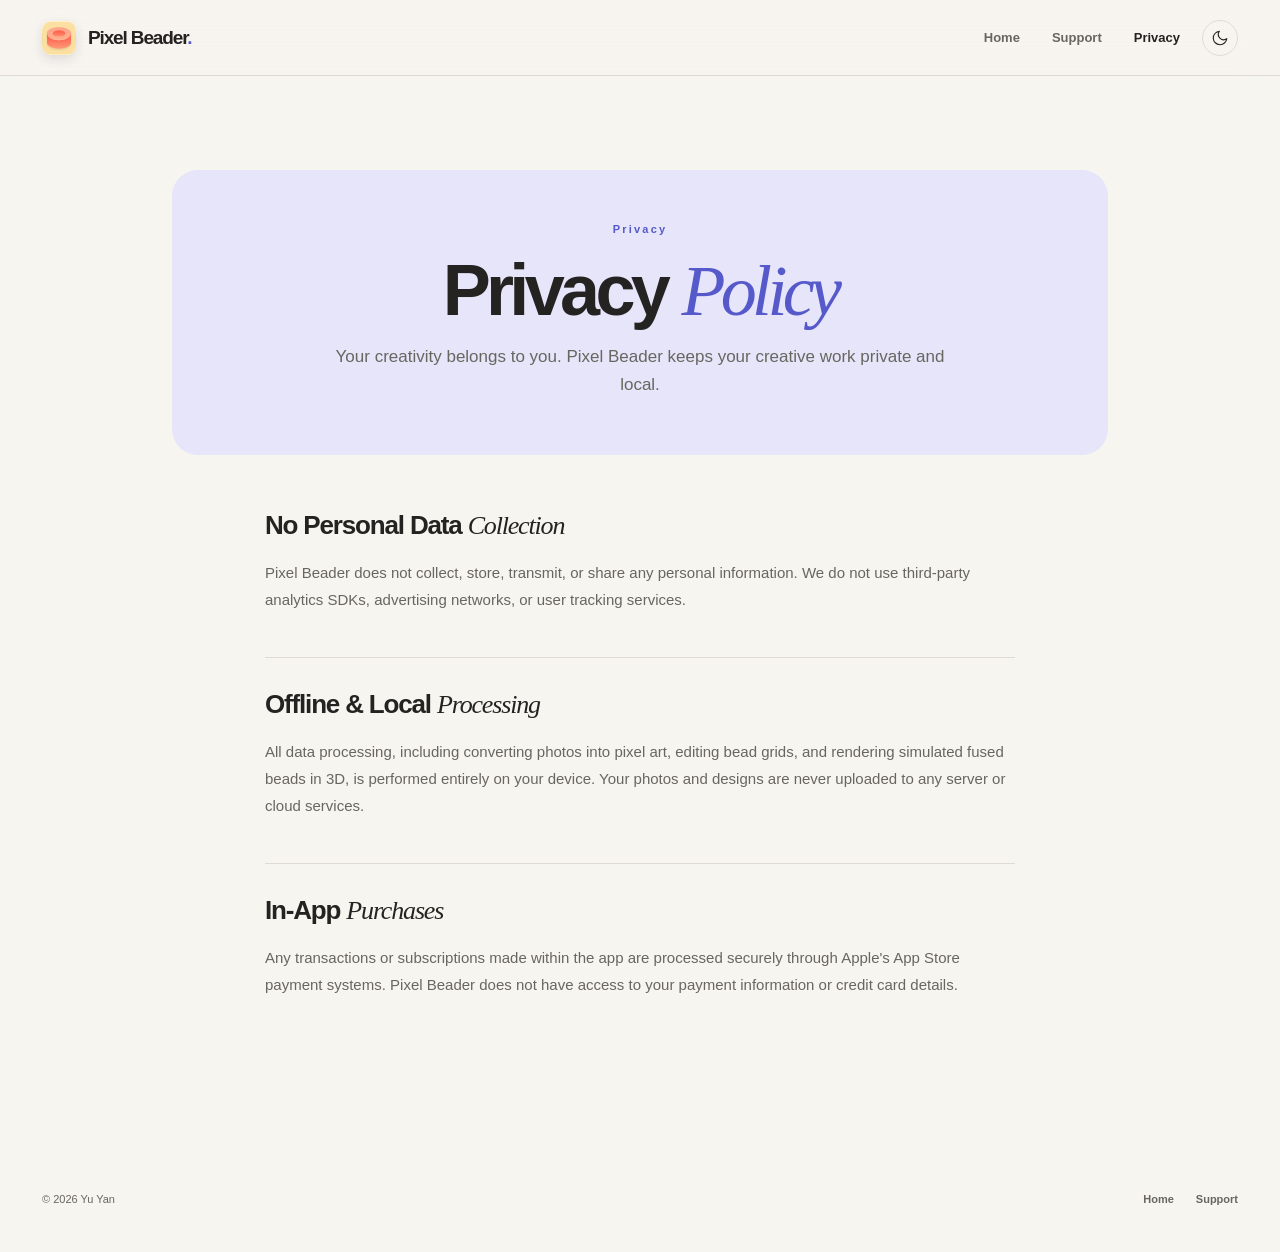
==== commit 897180b1: "Update award artwork, Canvas showcase, and site branding" ====
--- a/privacy/index.html
+++ b/privacy/index.html
@@ -6,14 +6,14 @@
   <meta name="theme-color" content="#f7f5ef">
   <title>Pixel Beader — Privacy Policy</title>
   <meta name="description" content="Read the privacy policy for the Pixel Beader app.">
-  <link rel="icon" href="../assets/pixel-beader-icon.png">
+  <link rel="icon" href="../assets/pixel-beader-icon-256.png">
   <link rel="stylesheet" href="../styles.css">
 </head>
 <body>
   <header class="site-header">
     <div class="header-container">
       <a class="brand" href="../" aria-label="Pixel Beader home">
-        <img src="../assets/pixel-beader-icon.png" alt="" class="brand-icon">
+        <img src="../assets/pixel-beader-icon-256.png" alt="" class="brand-icon" width="34" height="34">
         <span>Pixel Beader<span class="brand-period">.</span></span>
       </a>
       <div class="nav-actions">
@@ -69,7 +69,7 @@
   </main>
 
   <footer class="site-footer">
-    <span>&copy; 2026 Pixel Beader</span>
+    <span>&copy; 2026 Yu Yan</span>
     <div class="footer-nav">
       <a href="../">Home</a>
       <a href="../support/">Support</a>
--- a/styles.css
+++ b/styles.css
@@ -54,13 +54,9 @@
 /* Hero */
 .hero { max-width: 1480px; margin: 0 auto; padding: 46px 42px 72px; min-height: 690px; display: grid; grid-template-columns: minmax(0, .86fr) minmax(0, 1.14fr); align-items: stretch; gap: 44px; }
 .hero-copy { padding: 65px 0 26px; display: flex; flex-direction: column; align-items: flex-start; justify-content: center; }
-.award-pill { display: inline-flex; align-items: center; gap: 14px; margin-bottom: 32px; padding: 12px 19px 12px 12px; border: 1px solid #d9c792; border-radius: 17px; background: #fbf4df; color: #65582e; transition: transform .2s, box-shadow .2s, border-color .2s; }
-.award-pill:hover { transform: translateY(-2px); border-color: #bc9953; box-shadow: 0 8px 22px rgba(90,72,35,.12); }
-.award-pill:hover strong { text-decoration: underline; text-underline-offset: 3px; }
-.award-spark { width: 47px; height: 47px; flex: 0 0 auto; display: grid; place-items: center; border-radius: 12px; background: #ead8a7; color: #896620; font-size: 29px; line-height: 1; }
-.award-copy { display: flex; flex-direction: column; gap: 3px; }
-.award-event { font-size: 13px; font-weight: 900; letter-spacing: .08em; text-transform: uppercase; line-height: 1.25; }
-.award-pill strong { font-size: 24px; font-weight: 900; letter-spacing: -.045em; line-height: 1.12; }
+.award-pill { display: block; width: min(100%, 360px); margin-bottom: 32px; color: #65582e; transition: transform .2s; }
+.award-pill:hover { transform: translateY(-2px); }
+.award-image { display: block; width: 100%; aspect-ratio: 1942 / 809; background-color: currentColor; -webkit-mask: url("assets/swift-student-challenge-winner.png") center / contain no-repeat; mask: url("assets/swift-student-challenge-winner.png") center / contain no-repeat; }
 .eyebrow { margin: 0; color: var(--accent); font-size: 11px; font-weight: 900; letter-spacing: .2em; }
 .hero h1 { max-width: 660px; margin: 15px 0 21px; font-size: clamp(57px, 5.55vw, 88px); line-height: .99; letter-spacing: -.075em; font-weight: 800; }
 .hero h1 em { color: var(--accent); letter-spacing: -.075em; }
@@ -98,7 +94,7 @@
 .showcase-heading { display: flex; align-items: center; justify-content: space-between; }
 .card-index { font-size: 11px; font-weight: 900; letter-spacing: .17em; }
 .showcase-image { height: clamp(245px, 30vw, 425px); display: grid; place-items: center; margin: 8px -10px 15px; }
-.showcase-image img { width: min(100%, 600px); filter: drop-shadow(0 18px 15px rgba(42,43,52,.16)); transition: transform .4s cubic-bezier(.2,.8,.2,1); }
+.showcase-image img { width: min(100%, 600px); height: auto; max-height: 100%; object-fit: contain; filter: drop-shadow(0 18px 15px rgba(42,43,52,.16)); transition: transform .4s cubic-bezier(.2,.8,.2,1); }
 .showcase-card:hover .showcase-image img { transform: translateY(-7px) rotate(-1deg); }
 .showcase-info { display: flex; align-items: end; justify-content: space-between; gap: 22px; padding-top: 21px; border-top: 1px solid rgba(39,39,42,.19); }
 .showcase-info h3 { max-width: 235px; margin: 0; font-size: clamp(23px, 2vw, 30px); line-height: 1.05; letter-spacing: -.05em; }
@@ -135,7 +131,7 @@
 .page-content a:not(.button) { color: var(--accent); text-decoration: underline; }
 .page-content .button { color: var(--bg-color); }
 
-.dark-theme .award-pill { border-color: #776742; background: #343026; color: #e9d59b; }
+.dark-theme .award-pill { color: #e9d59b; }
 .dark-theme .ticker { background: #282944; color: #c8c9ff; }
 .dark-theme .hero-art { background: radial-gradient(circle at 70% 30%, #665b73 0 18%, transparent 49%), linear-gradient(133deg, #373e66, #51415b); }
 .dark-theme .hero-art-label { color: #eee7ff; }
@@ -181,10 +177,7 @@
   .brand { font-size: 16px; gap: 8px; }.brand-icon { width: 29px; height: 29px; }
   nav { gap: 16px; } nav a { font-size: 11px; } nav a:last-child { display: none; }
   .nav-actions { gap: 11px; }.theme-toggle-btn { width: 32px; height: 32px; }
-  .award-pill { margin-bottom: 30px; max-width: 340px; gap: 10px; padding: 10px 13px 10px 10px; }
-  .award-spark { width: 40px; height: 40px; font-size: 25px; }
-  .award-event { font-size: 9px; letter-spacing: .06em; }
-  .award-pill strong { font-size: 18px; }
+  .award-pill { margin-bottom: 30px; width: min(100%, 320px); }
   .hero h1 { font-size: clamp(51px, 12vw, 68px); }
   .hero-art { aspect-ratio: 1.16; border-radius: 20px; }
   .hero-art-label { top: 20px; left: 20px; font-size: 8px; }
